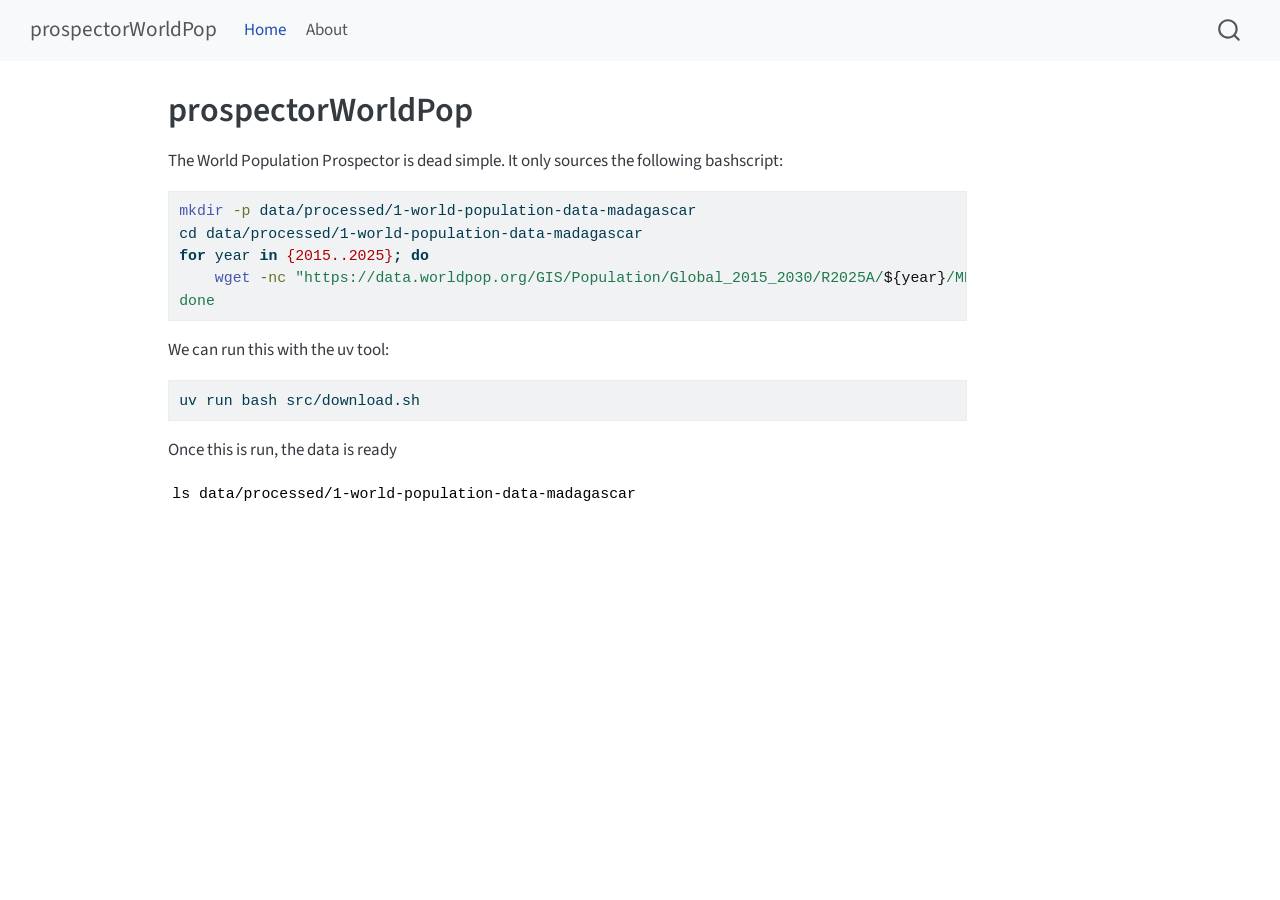
==== docs/index.html @ a2071d7d "add quarto website to docs" ====
<!DOCTYPE html>
<html xmlns="http://www.w3.org/1999/xhtml" lang="en" xml:lang="en"><head>

<meta charset="utf-8">
<meta name="generator" content="quarto-1.9.37">

<meta name="viewport" content="width=device-width, initial-scale=1.0, user-scalable=yes">


<title>prospectorWorldPop</title>
<style>
/* Default styles provided by pandoc.
** See https://pandoc.org/MANUAL.html#variables-for-html for config info.
*/
code{white-space: pre-wrap;}
span.smallcaps{font-variant: small-caps;}
div.columns{display: flex; gap: min(4vw, 1.5em);}
div.column{flex: auto; overflow-x: auto;}
div.hanging-indent{margin-left: 1.5em; text-indent: -1.5em;}
ul.task-list{list-style: none;}
ul.task-list li input[type="checkbox"] {
  width: 0.8em;
  margin: 0 0.8em 0.2em -1em; /* quarto-specific, see https://github.com/quarto-dev/quarto-cli/issues/4556 */ 
  vertical-align: middle;
}
/* CSS for syntax highlighting */
html { -webkit-text-size-adjust: 100%; }
pre > code.sourceCode { white-space: pre; position: relative; }
pre > code.sourceCode > span { display: inline-block; line-height: 1.25; }
pre > code.sourceCode > span:empty { height: 1.2em; }
.sourceCode { overflow: visible; }
code.sourceCode > span { color: inherit; text-decoration: inherit; }
div.sourceCode { margin: 1em 0; }
pre.sourceCode { margin: 0; }
@media screen {
div.sourceCode { overflow: auto; }
}
@media print {
pre > code.sourceCode { white-space: pre-wrap; }
pre > code.sourceCode > span { text-indent: -5em; padding-left: 5em; }
}
pre.numberSource code
  { counter-reset: source-line 0; }
pre.numberSource code > span
  { position: relative; left: -4em; counter-increment: source-line; }
pre.numberSource code > span > a:first-child::before
  { content: counter(source-line);
    position: relative; left: -1em; text-align: right; vertical-align: baseline;
    border: none; display: inline-block;
    -webkit-touch-callout: none; -webkit-user-select: none;
    -khtml-user-select: none; -moz-user-select: none;
    -ms-user-select: none; user-select: none;
    padding: 0 4px; width: 4em;
  }
pre.numberSource { margin-left: 3em;  padding-left: 4px; }
div.sourceCode
  {   }
@media screen {
pre > code.sourceCode > span > a:first-child::before { text-decoration: underline; }
}
</style>


<script src="site_libs/quarto-nav/quarto-nav.js"></script>
<script src="site_libs/quarto-nav/headroom.min.js"></script>
<script src="site_libs/clipboard/clipboard.min.js"></script>
<script src="site_libs/quarto-search/autocomplete.umd.js"></script>
<script src="site_libs/quarto-search/fuse.min.js"></script>
<script src="site_libs/quarto-search/quarto-search.js"></script>
<meta name="quarto:offset" content="./">
<script src="site_libs/quarto-html/quarto.js" type="module"></script>
<script src="site_libs/quarto-html/tabsets/tabsets.js" type="module"></script>
<script src="site_libs/quarto-html/popper.min.js"></script>
<script src="site_libs/quarto-html/tippy.umd.min.js"></script>
<script src="site_libs/quarto-html/anchor.min.js"></script>
<link href="site_libs/quarto-html/tippy.css" rel="stylesheet">
<link href="site_libs/quarto-html/quarto-syntax-highlighting-7f8f88aac4f3542376d5c11b86a4c14d.css" rel="stylesheet" id="quarto-text-highlighting-styles">
<script src="site_libs/bootstrap/bootstrap.min.js"></script>
<link href="site_libs/bootstrap/bootstrap-icons.css" rel="stylesheet">
<link href="site_libs/bootstrap/bootstrap-c763d507df8890ff09b18a88f8600a44.min.css" rel="stylesheet" append-hash="true" id="quarto-bootstrap" data-mode="light">
<script id="quarto-search-options" type="application/json">{
  "location": "navbar",
  "copy-button": false,
  "collapse-after": 3,
  "panel-placement": "end",
  "type": "overlay",
  "limit": 50,
  "keyboard-shortcut": [
    "f",
    "/",
    "s"
  ],
  "show-item-context": false,
  "language": {
    "search-no-results-text": "No results",
    "search-matching-documents-text": "matching documents",
    "search-copy-link-title": "Copy link to search",
    "search-hide-matches-text": "Hide additional matches",
    "search-more-match-text": "more match in this document",
    "search-more-matches-text": "more matches in this document",
    "search-clear-button-title": "Clear",
    "search-text-placeholder": "",
    "search-detached-cancel-button-title": "Cancel",
    "search-submit-button-title": "Submit",
    "search-label": "Search"
  }
}</script>


<link rel="stylesheet" href="styles.css">
</head>

<body class="nav-fixed quarto-light">

<div id="quarto-search-results"></div>
  <header id="quarto-header" class="headroom fixed-top">
    <nav class="navbar navbar-expand-lg " data-bs-theme="dark">
      <div class="navbar-container container-fluid">
      <div class="navbar-brand-container mx-auto">
    <a class="navbar-brand" href="./index.html">
    <span class="navbar-title">prospectorWorldPop</span>
    </a>
  </div>
            <div id="quarto-search" class="" title="Search"></div>
          <button class="navbar-toggler" type="button" data-bs-toggle="collapse" data-bs-target="#navbarCollapse" aria-controls="navbarCollapse" role="menu" aria-expanded="false" aria-label="Toggle navigation" onclick="if (window.quartoToggleHeadroom) { window.quartoToggleHeadroom(); }">
  <span class="navbar-toggler-icon"></span>
</button>
          <div class="collapse navbar-collapse" id="navbarCollapse">
            <ul class="navbar-nav navbar-nav-scroll me-auto">
  <li class="nav-item">
    <a class="nav-link active" href="./index.html" aria-current="page"> 
<span class="menu-text">Home</span></a>
  </li>  
  <li class="nav-item">
    <a class="nav-link" href="./about.html"> 
<span class="menu-text">About</span></a>
  </li>  
</ul>
          </div> <!-- /navcollapse -->
            <div class="quarto-navbar-tools">
</div>
      </div> <!-- /container-fluid -->
    </nav>
</header>
<!-- content -->
<div id="quarto-content" class="quarto-container page-columns page-rows-contents page-layout-article page-navbar">
<!-- sidebar -->
<!-- margin-sidebar -->
    <div id="quarto-margin-sidebar" class="sidebar margin-sidebar zindex-bottom">
        
    </div>
<!-- main -->
<main class="content" id="quarto-document-content">

<header id="title-block-header" class="quarto-title-block default">
<div class="quarto-title">
<h1 class="title">prospectorWorldPop</h1>
</div>



<div class="quarto-title-meta">

    
  
    
  </div>
  


</header>


<p>The World Population Prospector is dead simple. It only sources the following bashscript:</p>
<div class="code-copy-outer-scaffold"><div class="sourceCode" id="cb1"><pre class="sourceCode bash code-with-copy"><code class="sourceCode bash"><span id="cb1-1"><a href="#cb1-1" aria-hidden="true" tabindex="-1"></a><span class="fu">mkdir</span> <span class="at">-p</span> data/processed/1-world-population-data-madagascar</span>
<span id="cb1-2"><a href="#cb1-2" aria-hidden="true" tabindex="-1"></a><span class="bu">cd</span> data/processed/1-world-population-data-madagascar</span>
<span id="cb1-3"><a href="#cb1-3" aria-hidden="true" tabindex="-1"></a><span class="cf">for</span> year <span class="kw">in</span> <span class="dt">{</span><span class="dv">2015</span><span class="dt">..</span><span class="dv">2025</span><span class="dt">}</span><span class="kw">;</span> <span class="cf">do</span></span>
<span id="cb1-4"><a href="#cb1-4" aria-hidden="true" tabindex="-1"></a>    <span class="fu">wget</span> <span class="at">-nc</span> <span class="st">"https://data.worldpop.org/GIS/Population/Global_2015_2030/R2025A/</span><span class="va">${year}</span><span class="st">/MDG/v1/100m/constrained/mdg_pop_</span><span class="va">${year}</span><span class="st">_CN_100m_R2025A_v1.tifspack addo learn more about Quarto websites visit &lt;https://quarto.org/docs/websites&gt;.</span></span>
<span id="cb1-5"><a href="#cb1-5" aria-hidden="true" tabindex="-1"></a><span class="st">done</span></span></code></pre></div><button title="Copy to Clipboard" class="code-copy-button"><i class="bi"></i></button></div>
<p>We can run this with the uv tool:</p>
<div class="code-copy-outer-scaffold"><div class="sourceCode" id="cb2"><pre class="sourceCode bash code-with-copy"><code class="sourceCode bash"><span id="cb2-1"><a href="#cb2-1" aria-hidden="true" tabindex="-1"></a><span class="ex">uv</span> run bash src/download.sh</span></code></pre></div><button title="Copy to Clipboard" class="code-copy-button"><i class="bi"></i></button></div>
<p>Once this is run, the data is ready</p>
<pre class="{bash}"><code>ls data/processed/1-world-population-data-madagascar</code></pre>



</main> <!-- /main -->
<script id="quarto-html-after-body" type="application/javascript">
  window.document.addEventListener("DOMContentLoaded", function (event) {
    const icon = "";
    const anchorJS = new window.AnchorJS();
    anchorJS.options = {
      placement: 'right',
      icon: icon
    };
    anchorJS.add('.anchored');
    const isCodeAnnotation = (el) => {
      for (const clz of el.classList) {
        if (clz.startsWith('code-annotation-')) {                     
          return true;
        }
      }
      return false;
    }
    const onCopySuccess = function(e) {
      // button target
      const button = e.trigger;
      // don't keep focus
      button.blur();
      // flash "checked"
      button.classList.add('code-copy-button-checked');
      var currentTitle = button.getAttribute("title");
      button.setAttribute("title", "Copied!");
      let tooltip;
      if (window.bootstrap) {
        button.setAttribute("data-bs-toggle", "tooltip");
        button.setAttribute("data-bs-placement", "left");
        button.setAttribute("data-bs-title", "Copied!");
        tooltip = new bootstrap.Tooltip(button, 
          { trigger: "manual", 
            customClass: "code-copy-button-tooltip",
            offset: [0, -8]});
        tooltip.show();    
      }
      setTimeout(function() {
        if (tooltip) {
          tooltip.hide();
          button.removeAttribute("data-bs-title");
          button.removeAttribute("data-bs-toggle");
          button.removeAttribute("data-bs-placement");
        }
        button.setAttribute("title", currentTitle);
        button.classList.remove('code-copy-button-checked');
      }, 1000);
      // clear code selection
      e.clearSelection();
    }
    const getTextToCopy = function(trigger) {
      const outerScaffold = trigger.parentElement.cloneNode(true);
      const codeEl = outerScaffold.querySelector('code');
      for (const childEl of codeEl.children) {
        if (isCodeAnnotation(childEl)) {
          childEl.remove();
        }
      }
      return codeEl.innerText;
    }
    const clipboard = new window.ClipboardJS('.code-copy-button:not([data-in-quarto-modal])', {
      text: getTextToCopy
    });
    clipboard.on('success', onCopySuccess);
    if (window.document.getElementById('quarto-embedded-source-code-modal')) {
      const clipboardModal = new window.ClipboardJS('.code-copy-button[data-in-quarto-modal]', {
        text: getTextToCopy,
        container: window.document.getElementById('quarto-embedded-source-code-modal')
      });
      clipboardModal.on('success', onCopySuccess);
    }
      var localhostRegex = new RegExp(/^(?:http|https):\/\/localhost\:?[0-9]*\//);
      var mailtoRegex = new RegExp(/^mailto:/);
        var filterRegex = new RegExp('/' + window.location.host + '/');
      var isInternal = (href) => {
          return filterRegex.test(href) || localhostRegex.test(href) || mailtoRegex.test(href);
      }
      // Inspect non-navigation links and adorn them if external
     var links = window.document.querySelectorAll('a[href]:not(.nav-link):not(.navbar-brand):not(.toc-action):not(.sidebar-link):not(.sidebar-item-toggle):not(.pagination-link):not(.no-external):not([aria-hidden]):not(.dropdown-item):not(.quarto-navigation-tool):not(.about-link)');
      for (var i=0; i<links.length; i++) {
        const link = links[i];
        if (!isInternal(link.href)) {
          // undo the damage that might have been done by quarto-nav.js in the case of
          // links that we want to consider external
          if (link.dataset.originalHref !== undefined) {
            link.href = link.dataset.originalHref;
          }
        }
      }
    function tippyHover(el, contentFn, onTriggerFn, onUntriggerFn) {
      const config = {
        allowHTML: true,
        maxWidth: 500,
        delay: 100,
        arrow: false,
        appendTo: function(el) {
            return el.parentElement;
        },
        interactive: true,
        interactiveBorder: 10,
        theme: 'quarto',
        placement: 'bottom-start',
      };
      if (contentFn) {
        config.content = contentFn;
      }
      if (onTriggerFn) {
        config.onTrigger = onTriggerFn;
      }
      if (onUntriggerFn) {
        config.onUntrigger = onUntriggerFn;
      }
      window.tippy(el, config); 
    }
    const noterefs = window.document.querySelectorAll('a[role="doc-noteref"]');
    for (var i=0; i<noterefs.length; i++) {
      const ref = noterefs[i];
      tippyHover(ref, function() {
        // use id or data attribute instead here
        let href = ref.getAttribute('data-footnote-href') || ref.getAttribute('href');
        try { href = new URL(href).hash; } catch {}
        const id = href.replace(/^#\/?/, "");
        const note = window.document.getElementById(id);
        if (note) {
          return note.innerHTML;
        } else {
          return "";
        }
      });
    }
    const xrefs = window.document.querySelectorAll('a.quarto-xref');
    const processXRef = (id, note) => {
      // Strip column container classes
      const stripColumnClz = (el) => {
        el.classList.remove("page-full", "page-columns");
        if (el.children) {
          for (const child of el.children) {
            stripColumnClz(child);
          }
        }
      }
      stripColumnClz(note)
      if (id === null || id.startsWith('sec-')) {
        // Special case sections, only their first couple elements
        const container = document.createElement("div");
        if (note.children && note.children.length > 2) {
          container.appendChild(note.children[0].cloneNode(true));
          for (let i = 1; i < note.children.length; i++) {
            const child = note.children[i];
            if (child.tagName === "P" && child.innerText === "") {
              continue;
            } else {
              container.appendChild(child.cloneNode(true));
              break;
            }
          }
          if (window.Quarto?.typesetMath) {
            window.Quarto.typesetMath(container);
          }
          return container.innerHTML
        } else {
          if (window.Quarto?.typesetMath) {
            window.Quarto.typesetMath(note);
          }
          return note.innerHTML;
        }
      } else {
        // Remove any anchor links if they are present
        const anchorLink = note.querySelector('a.anchorjs-link');
        if (anchorLink) {
          anchorLink.remove();
        }
        if (window.Quarto?.typesetMath) {
          window.Quarto.typesetMath(note);
        }
        if (note.classList.contains("callout")) {
          return note.outerHTML;
        } else {
          return note.innerHTML;
        }
      }
    }
    for (var i=0; i<xrefs.length; i++) {
      const xref = xrefs[i];
      tippyHover(xref, undefined, function(instance) {
        instance.disable();
        let url = xref.getAttribute('href');
        let hash = undefined; 
        if (url.startsWith('#')) {
          hash = url;
        } else {
          try { hash = new URL(url).hash; } catch {}
        }
        if (hash) {
          const id = hash.replace(/^#\/?/, "");
          const note = window.document.getElementById(id);
          if (note !== null) {
            try {
              const html = processXRef(id, note.cloneNode(true));
              instance.setContent(html);
            } finally {
              instance.enable();
              instance.show();
            }
          } else {
            // See if we can fetch this
            fetch(url.split('#')[0])
            .then(res => res.text())
            .then(html => {
              const parser = new DOMParser();
              const htmlDoc = parser.parseFromString(html, "text/html");
              const note = htmlDoc.getElementById(id);
              if (note !== null) {
                const html = processXRef(id, note);
                instance.setContent(html);
              } 
            }).finally(() => {
              instance.enable();
              instance.show();
            });
          }
        } else {
          // See if we can fetch a full url (with no hash to target)
          // This is a special case and we should probably do some content thinning / targeting
          fetch(url)
          .then(res => res.text())
          .then(html => {
            const parser = new DOMParser();
            const htmlDoc = parser.parseFromString(html, "text/html");
            const note = htmlDoc.querySelector('main.content');
            if (note !== null) {
              // This should only happen for chapter cross references
              // (since there is no id in the URL)
              // remove the first header
              if (note.children.length > 0 && note.children[0].tagName === "HEADER") {
                note.children[0].remove();
              }
              const html = processXRef(null, note);
              instance.setContent(html);
            } 
          }).finally(() => {
            instance.enable();
            instance.show();
          });
        }
      }, function(instance) {
      });
    }
        let selectedAnnoteEl;
        const selectorForAnnotation = ( cell, annotation) => {
          let cellAttr = 'data-code-cell="' + cell + '"';
          let lineAttr = 'data-code-annotation="' +  annotation + '"';
          const selector = 'span[' + cellAttr + '][' + lineAttr + ']';
          return selector;
        }
        const selectCodeLines = (annoteEl) => {
          const doc = window.document;
          const targetCell = annoteEl.getAttribute("data-target-cell");
          const targetAnnotation = annoteEl.getAttribute("data-target-annotation");
          const annoteSpan = window.document.querySelector(selectorForAnnotation(targetCell, targetAnnotation));
          const lines = annoteSpan.getAttribute("data-code-lines").split(",");
          const lineIds = lines.map((line) => {
            return targetCell + "-" + line;
          })
          let top = null;
          let height = null;
          let parent = null;
          if (lineIds.length > 0) {
              //compute the position of the single el (top and bottom and make a div)
              const el = window.document.getElementById(lineIds[0]);
              top = el.offsetTop;
              height = el.offsetHeight;
              parent = el.parentElement.parentElement;
            if (lineIds.length > 1) {
              const lastEl = window.document.getElementById(lineIds[lineIds.length - 1]);
              const bottom = lastEl.offsetTop + lastEl.offsetHeight;
              height = bottom - top;
            }
            if (top !== null && height !== null && parent !== null) {
              // cook up a div (if necessary) and position it 
              let div = window.document.getElementById("code-annotation-line-highlight");
              if (div === null) {
                div = window.document.createElement("div");
                div.setAttribute("id", "code-annotation-line-highlight");
                div.style.position = 'absolute';
                parent.appendChild(div);
              }
              div.style.top = top - 2 + "px";
              div.style.height = height + 4 + "px";
              div.style.left = 0;
              let gutterDiv = window.document.getElementById("code-annotation-line-highlight-gutter");
              if (gutterDiv === null) {
                gutterDiv = window.document.createElement("div");
                gutterDiv.setAttribute("id", "code-annotation-line-highlight-gutter");
                gutterDiv.style.position = 'absolute';
                const codeCell = window.document.getElementById(targetCell);
                const gutter = codeCell.querySelector('.code-annotation-gutter');
                gutter.appendChild(gutterDiv);
              }
              gutterDiv.style.top = top - 2 + "px";
              gutterDiv.style.height = height + 4 + "px";
            }
            selectedAnnoteEl = annoteEl;
          }
        };
        const unselectCodeLines = () => {
          const elementsIds = ["code-annotation-line-highlight", "code-annotation-line-highlight-gutter"];
          elementsIds.forEach((elId) => {
            const div = window.document.getElementById(elId);
            if (div) {
              div.remove();
            }
          });
          selectedAnnoteEl = undefined;
        };
          // Handle positioning of the toggle
      window.addEventListener(
        "resize",
        throttle(() => {
          elRect = undefined;
          if (selectedAnnoteEl) {
            selectCodeLines(selectedAnnoteEl);
          }
        }, 10)
      );
      function throttle(fn, ms) {
      let throttle = false;
      let timer;
        return (...args) => {
          if(!throttle) { // first call gets through
              fn.apply(this, args);
              throttle = true;
          } else { // all the others get throttled
              if(timer) clearTimeout(timer); // cancel #2
              timer = setTimeout(() => {
                fn.apply(this, args);
                timer = throttle = false;
              }, ms);
          }
        };
      }
        // Attach click handler to the DT
        const annoteDls = window.document.querySelectorAll('dt[data-target-cell]');
        for (const annoteDlNode of annoteDls) {
          annoteDlNode.addEventListener('click', (event) => {
            const clickedEl = event.target;
            if (clickedEl !== selectedAnnoteEl) {
              unselectCodeLines();
              const activeEl = window.document.querySelector('dt[data-target-cell].code-annotation-active');
              if (activeEl) {
                activeEl.classList.remove('code-annotation-active');
              }
              selectCodeLines(clickedEl);
              clickedEl.classList.add('code-annotation-active');
            } else {
              // Unselect the line
              unselectCodeLines();
              clickedEl.classList.remove('code-annotation-active');
            }
          });
        }
    const findCites = (el) => {
      const parentEl = el.parentElement;
      if (parentEl) {
        const cites = parentEl.dataset.cites;
        if (cites) {
          return {
            el,
            cites: cites.split(' ')
          };
        } else {
          return findCites(el.parentElement)
        }
      } else {
        return undefined;
      }
    };
    var bibliorefs = window.document.querySelectorAll('a[role="doc-biblioref"]');
    for (var i=0; i<bibliorefs.length; i++) {
      const ref = bibliorefs[i];
      const citeInfo = findCites(ref);
      if (citeInfo) {
        tippyHover(citeInfo.el, function() {
          var popup = window.document.createElement('div');
          citeInfo.cites.forEach(function(cite) {
            var citeDiv = window.document.createElement('div');
            citeDiv.classList.add('hanging-indent');
            citeDiv.classList.add('csl-entry');
            var biblioDiv = window.document.getElementById('ref-' + cite);
            if (biblioDiv) {
              citeDiv.innerHTML = biblioDiv.innerHTML;
            }
            popup.appendChild(citeDiv);
          });
          return popup.innerHTML;
        });
      }
    }
  });
  </script>
</div> <!-- /content -->




</body></html>
---- docs/site_libs/quarto-html/tippy.css ----
.tippy-box[data-animation=fade][data-state=hidden]{opacity:0}[data-tippy-root]{max-width:calc(100vw - 10px)}.tippy-box{position:relative;background-color:#333;color:#fff;border-radius:4px;font-size:14px;line-height:1.4;white-space:normal;outline:0;transition-property:transform,visibility,opacity}.tippy-box[data-placement^=top]>.tippy-arrow{bottom:0}.tippy-box[data-placement^=top]>.tippy-arrow:before{bottom:-7px;left:0;border-width:8px 8px 0;border-top-color:initial;transform-origin:center top}.tippy-box[data-placement^=bottom]>.tippy-arrow{top:0}.tippy-box[data-placement^=bottom]>.tippy-arrow:before{top:-7px;left:0;border-width:0 8px 8px;border-bottom-color:initial;transform-origin:center bottom}.tippy-box[data-placement^=left]>.tippy-arrow{right:0}.tippy-box[data-placement^=left]>.tippy-arrow:before{border-width:8px 0 8px 8px;border-left-color:initial;right:-7px;transform-origin:center left}.tippy-box[data-placement^=right]>.tippy-arrow{left:0}.tippy-box[data-placement^=right]>.tippy-arrow:before{left:-7px;border-width:8px 8px 8px 0;border-right-color:initial;transform-origin:center right}.tippy-box[data-inertia][data-state=visible]{transition-timing-function:cubic-bezier(.54,1.5,.38,1.11)}.tippy-arrow{width:16px;height:16px;color:#333}.tippy-arrow:before{content:"";position:absolute;border-color:transparent;border-style:solid}.tippy-content{position:relative;padding:5px 9px;z-index:1}
---- docs/site_libs/quarto-html/quarto-syntax-highlighting-7f8f88aac4f3542376d5c11b86a4c14d.css ----
/* quarto syntax highlight colors */
:root {
  --quarto-hl-ot-color: #003B4F;
  --quarto-hl-at-color: #657422;
  --quarto-hl-ss-color: #20794D;
  --quarto-hl-an-color: #5E5E5E;
  --quarto-hl-fu-color: #4758AB;
  --quarto-hl-st-color: #20794D;
  --quarto-hl-cf-color: #003B4F;
  --quarto-hl-op-color: #5E5E5E;
  --quarto-hl-er-color: #AD0000;
  --quarto-hl-bn-color: #AD0000;
  --quarto-hl-al-color: #AD0000;
  --quarto-hl-va-color: #111111;
  --quarto-hl-bu-color: inherit;
  --quarto-hl-ex-color: inherit;
  --quarto-hl-pp-color: #AD0000;
  --quarto-hl-in-color: #5E5E5E;
  --quarto-hl-vs-color: #20794D;
  --quarto-hl-wa-color: #5E5E5E;
  --quarto-hl-do-color: #5E5E5E;
  --quarto-hl-im-color: #00769E;
  --quarto-hl-ch-color: #20794D;
  --quarto-hl-dt-color: #AD0000;
  --quarto-hl-fl-color: #AD0000;
  --quarto-hl-co-color: #5E5E5E;
  --quarto-hl-cv-color: #5E5E5E;
  --quarto-hl-cn-color: #8f5902;
  --quarto-hl-sc-color: #5E5E5E;
  --quarto-hl-dv-color: #AD0000;
  --quarto-hl-kw-color: #003B4F;
}

/* other quarto variables */
:root {
  --quarto-font-monospace: SFMono-Regular, Menlo, Monaco, Consolas, "Liberation Mono", "Courier New", monospace;
}

/* syntax highlight based on Pandoc's rules */
pre > code.sourceCode > span {
  color: #003B4F;
}

code.sourceCode > span {
  color: #003B4F;
}

div.sourceCode,
div.sourceCode pre.sourceCode {
  color: #003B4F;
}

/* Normal */
code span {
  color: #003B4F;
}

/* Alert */
code span.al {
  color: #AD0000;
  font-style: inherit;
}

/* Annotation */
code span.an {
  color: #5E5E5E;
  font-style: inherit;
}

/* Attribute */
code span.at {
  color: #657422;
  font-style: inherit;
}

/* BaseN */
code span.bn {
  color: #AD0000;
  font-style: inherit;
}

/* BuiltIn */
code span.bu {
  font-style: inherit;
}

/* ControlFlow */
code span.cf {
  color: #003B4F;
  font-weight: bold;
  font-style: inherit;
}

/* Char */
code span.ch {
  color: #20794D;
  font-style: inherit;
}

/* Constant */
code span.cn {
  color: #8f5902;
  font-style: inherit;
}

/* Comment */
code span.co {
  color: #5E5E5E;
  font-style: inherit;
}

/* CommentVar */
code span.cv {
  color: #5E5E5E;
  font-style: italic;
}

/* Documentation */
code span.do {
  color: #5E5E5E;
  font-style: italic;
}

/* DataType */
code span.dt {
  color: #AD0000;
  font-style: inherit;
}

/* DecVal */
code span.dv {
  color: #AD0000;
  font-style: inherit;
}

/* Error */
code span.er {
  color: #AD0000;
  font-style: inherit;
}

/* Extension */
code span.ex {
  font-style: inherit;
}

/* Float */
code span.fl {
  color: #AD0000;
  font-style: inherit;
}

/* Function */
code span.fu {
  color: #4758AB;
  font-style: inherit;
}

/* Import */
code span.im {
  color: #00769E;
  font-style: inherit;
}

/* Information */
code span.in {
  color: #5E5E5E;
  font-style: inherit;
}

/* Keyword */
code span.kw {
  color: #003B4F;
  font-weight: bold;
  font-style: inherit;
}

/* Operator */
code span.op {
  color: #5E5E5E;
  font-style: inherit;
}

/* Other */
code span.ot {
  color: #003B4F;
  font-style: inherit;
}

/* Preprocessor */
code span.pp {
  color: #AD0000;
  font-style: inherit;
}

/* SpecialChar */
code span.sc {
  color: #5E5E5E;
  font-style: inherit;
}

/* SpecialString */
code span.ss {
  color: #20794D;
  font-style: inherit;
}

/* String */
code span.st {
  color: #20794D;
  font-style: inherit;
}

/* Variable */
code span.va {
  color: #111111;
  font-style: inherit;
}

/* VerbatimString */
code span.vs {
  color: #20794D;
  font-style: inherit;
}

/* Warning */
code span.wa {
  color: #5E5E5E;
  font-style: italic;
}

.prevent-inlining {
  content: "</";
}

/*# sourceMappingURL=789ad8cd35626ba772517505b42a116e.css.map */
---- docs/styles.css ----
/* css styles */
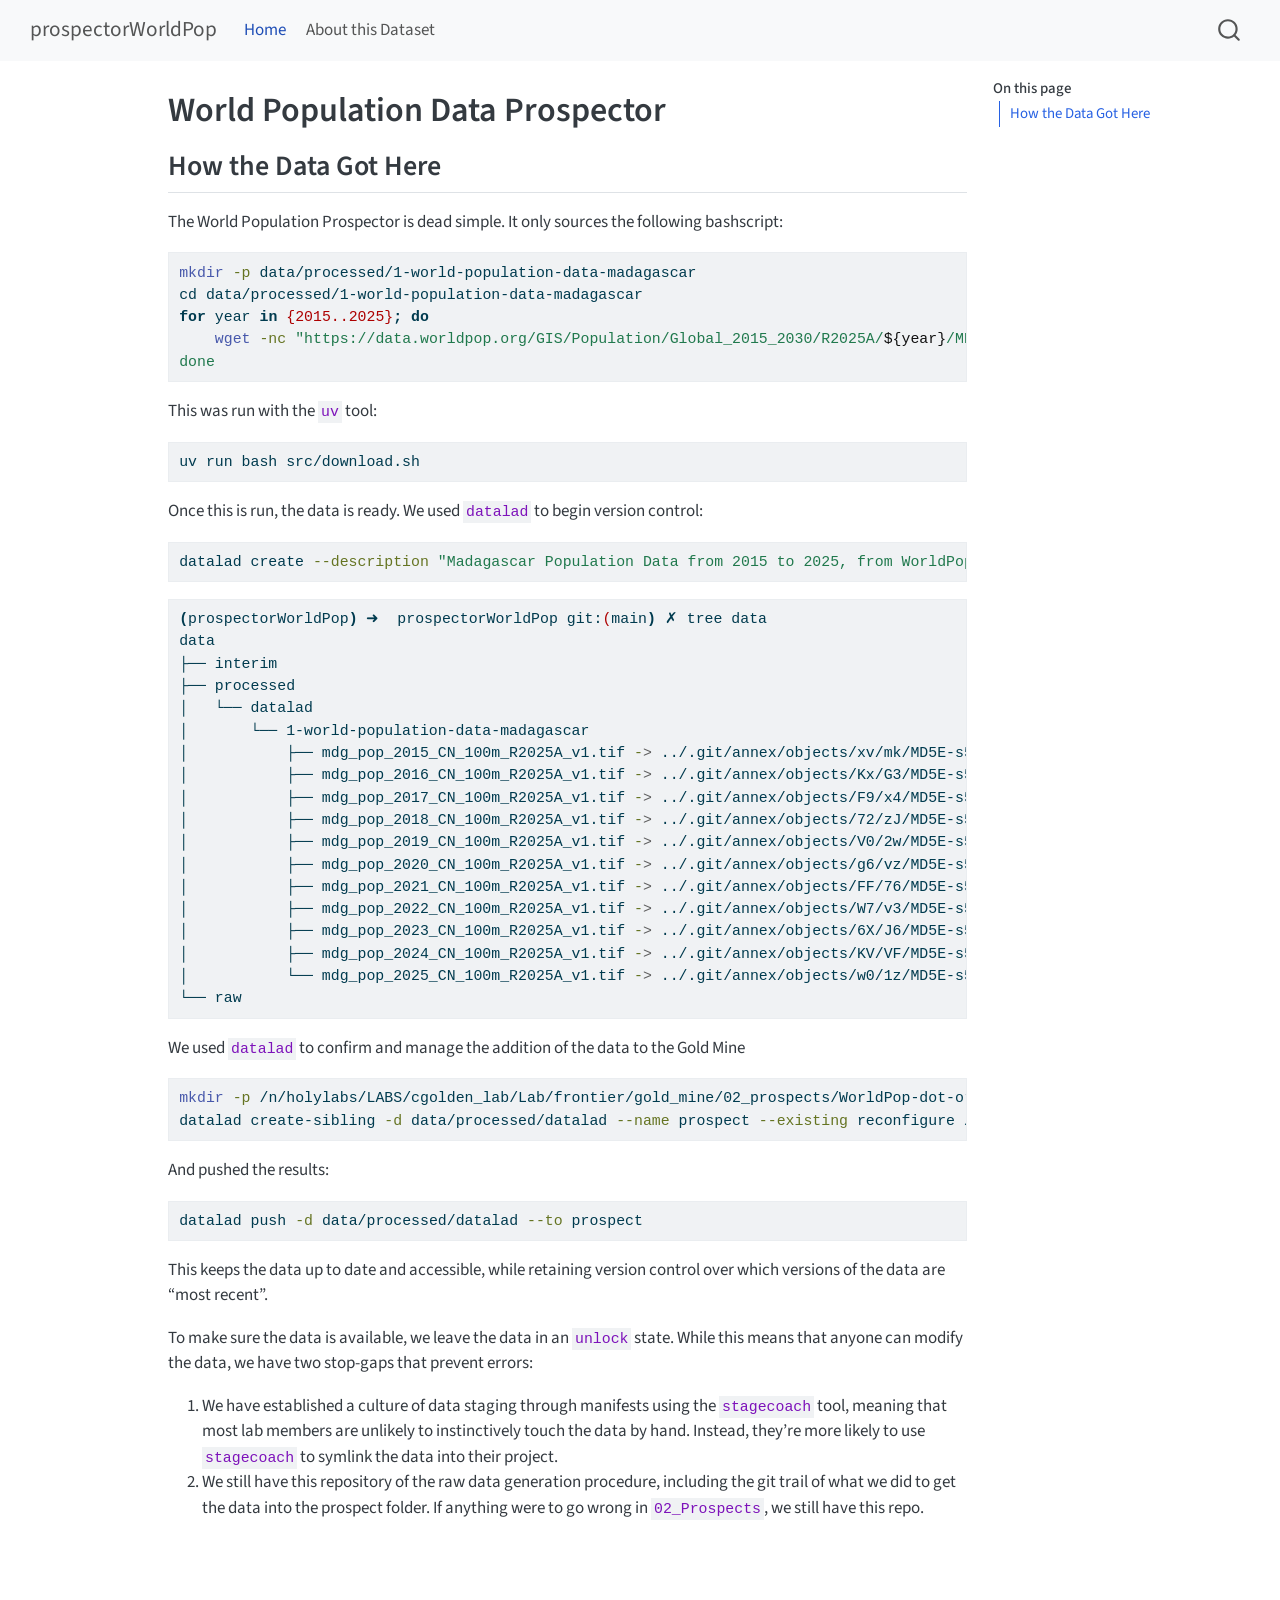
==== commit c18e5d4f: "finish work on v0.1; need to create a PR to add badges for visibility" ====
--- a/docs/index.html
+++ b/docs/index.html
@@ -7,7 +7,7 @@
 <meta name="viewport" content="width=device-width, initial-scale=1.0, user-scalable=yes">
 
 
-<title>prospectorWorldPop</title>
+<title>World Population Data Prospector – prospectorWorldPop</title>
 <style>
 /* Default styles provided by pandoc.
 ** See https://pandoc.org/MANUAL.html#variables-for-html for config info.
@@ -132,8 +132,8 @@
 <span class="menu-text">Home</span></a>
   </li>  
   <li class="nav-item">
-    <a class="nav-link" href="./about.html"> 
-<span class="menu-text">About</span></a>
+    <a class="nav-link" href="./about.md"> 
+<span class="menu-text">About this Dataset</span></a>
   </li>  
 </ul>
           </div> <!-- /navcollapse -->
@@ -146,15 +146,21 @@
 <div id="quarto-content" class="quarto-container page-columns page-rows-contents page-layout-article page-navbar">
 <!-- sidebar -->
 <!-- margin-sidebar -->
-    <div id="quarto-margin-sidebar" class="sidebar margin-sidebar zindex-bottom">
-        
+    <div id="quarto-margin-sidebar" class="sidebar margin-sidebar">
+        <nav id="TOC" role="doc-toc" class="toc-active">
+    <h2 id="toc-title">On this page</h2>
+   
+  <ul>
+  <li><a href="#how-the-data-got-here" id="toc-how-the-data-got-here" class="nav-link active" data-scroll-target="#how-the-data-got-here">How the Data Got Here</a></li>
+  </ul>
+</nav>
     </div>
 <!-- main -->
 <main class="content" id="quarto-document-content">
 
 <header id="title-block-header" class="quarto-title-block default">
 <div class="quarto-title">
-<h1 class="title">prospectorWorldPop</h1>
+<h1 class="title">World Population Data Prospector</h1>
 </div>
 
 
@@ -171,18 +177,50 @@
 </header>
 
 
+<section id="how-the-data-got-here" class="level2">
+<h2 class="anchored" data-anchor-id="how-the-data-got-here">How the Data Got Here</h2>
 <p>The World Population Prospector is dead simple. It only sources the following bashscript:</p>
 <div class="code-copy-outer-scaffold"><div class="sourceCode" id="cb1"><pre class="sourceCode bash code-with-copy"><code class="sourceCode bash"><span id="cb1-1"><a href="#cb1-1" aria-hidden="true" tabindex="-1"></a><span class="fu">mkdir</span> <span class="at">-p</span> data/processed/1-world-population-data-madagascar</span>
 <span id="cb1-2"><a href="#cb1-2" aria-hidden="true" tabindex="-1"></a><span class="bu">cd</span> data/processed/1-world-population-data-madagascar</span>
 <span id="cb1-3"><a href="#cb1-3" aria-hidden="true" tabindex="-1"></a><span class="cf">for</span> year <span class="kw">in</span> <span class="dt">{</span><span class="dv">2015</span><span class="dt">..</span><span class="dv">2025</span><span class="dt">}</span><span class="kw">;</span> <span class="cf">do</span></span>
 <span id="cb1-4"><a href="#cb1-4" aria-hidden="true" tabindex="-1"></a>    <span class="fu">wget</span> <span class="at">-nc</span> <span class="st">"https://data.worldpop.org/GIS/Population/Global_2015_2030/R2025A/</span><span class="va">${year}</span><span class="st">/MDG/v1/100m/constrained/mdg_pop_</span><span class="va">${year}</span><span class="st">_CN_100m_R2025A_v1.tifspack addo learn more about Quarto websites visit &lt;https://quarto.org/docs/websites&gt;.</span></span>
 <span id="cb1-5"><a href="#cb1-5" aria-hidden="true" tabindex="-1"></a><span class="st">done</span></span></code></pre></div><button title="Copy to Clipboard" class="code-copy-button"><i class="bi"></i></button></div>
-<p>We can run this with the uv tool:</p>
+<p>This was run with the <code>uv</code> tool:</p>
 <div class="code-copy-outer-scaffold"><div class="sourceCode" id="cb2"><pre class="sourceCode bash code-with-copy"><code class="sourceCode bash"><span id="cb2-1"><a href="#cb2-1" aria-hidden="true" tabindex="-1"></a><span class="ex">uv</span> run bash src/download.sh</span></code></pre></div><button title="Copy to Clipboard" class="code-copy-button"><i class="bi"></i></button></div>
-<p>Once this is run, the data is ready</p>
-<pre class="{bash}"><code>ls data/processed/1-world-population-data-madagascar</code></pre>
-
-
+<p>Once this is run, the data is ready. We used <code>datalad</code> to begin version control:</p>
+<div class="code-copy-outer-scaffold"><div class="sourceCode" id="cb3"><pre class="sourceCode bash code-with-copy"><code class="sourceCode bash"><span id="cb3-1"><a href="#cb3-1" aria-hidden="true" tabindex="-1"></a><span class="ex">datalad</span> create <span class="at">--description</span> <span class="st">"Madagascar Population Data from 2015 to 2025, from WorldPop.Org"</span> <span class="at">-d</span> data/processed/1-world-population-data-madagascar</span></code></pre></div><button title="Copy to Clipboard" class="code-copy-button"><i class="bi"></i></button></div>
+<div class="code-copy-outer-scaffold"><div class="sourceCode" id="cb4"><pre class="sourceCode bash code-with-copy"><code class="sourceCode bash"><span id="cb4-1"><a href="#cb4-1" aria-hidden="true" tabindex="-1"></a><span class="kw">(</span><span class="ex">prospectorWorldPop</span><span class="kw">)</span> <span class="ex">➜</span>  prospectorWorldPop git:<span class="er">(</span><span class="ex">main</span><span class="kw">)</span> <span class="ex">✗</span> tree data</span>
+<span id="cb4-2"><a href="#cb4-2" aria-hidden="true" tabindex="-1"></a><span class="ex">data</span></span>
+<span id="cb4-3"><a href="#cb4-3" aria-hidden="true" tabindex="-1"></a><span class="ex">├──</span> interim</span>
+<span id="cb4-4"><a href="#cb4-4" aria-hidden="true" tabindex="-1"></a><span class="ex">├──</span> processed</span>
+<span id="cb4-5"><a href="#cb4-5" aria-hidden="true" tabindex="-1"></a><span class="ex">│</span>   └── datalad</span>
+<span id="cb4-6"><a href="#cb4-6" aria-hidden="true" tabindex="-1"></a><span class="ex">│</span>       └── 1-world-population-data-madagascar</span>
+<span id="cb4-7"><a href="#cb4-7" aria-hidden="true" tabindex="-1"></a><span class="ex">│</span>           ├── mdg_pop_2015_CN_100m_R2025A_v1.tif <span class="at">-</span><span class="op">&gt;</span> ../.git/annex/objects/xv/mk/MD5E-s53323988--f18ed8f06d8c5644fa9545ee081d694f.tif/MD5E-s53323988--f18ed8f06d8c5644fa9545ee081d694f.tif</span>
+<span id="cb4-8"><a href="#cb4-8" aria-hidden="true" tabindex="-1"></a><span class="ex">│</span>           ├── mdg_pop_2016_CN_100m_R2025A_v1.tif <span class="at">-</span><span class="op">&gt;</span> ../.git/annex/objects/Kx/G3/MD5E-s54655113--9be33b4f2464fca00e71977a174c3d25.tif/MD5E-s54655113--9be33b4f2464fca00e71977a174c3d25.tif</span>
+<span id="cb4-9"><a href="#cb4-9" aria-hidden="true" tabindex="-1"></a><span class="ex">│</span>           ├── mdg_pop_2017_CN_100m_R2025A_v1.tif <span class="at">-</span><span class="op">&gt;</span> ../.git/annex/objects/F9/x4/MD5E-s55148953--d9c5cfc6f0425ba302a3fdf7633b7945.tif/MD5E-s55148953--d9c5cfc6f0425ba302a3fdf7633b7945.tif</span>
+<span id="cb4-10"><a href="#cb4-10" aria-hidden="true" tabindex="-1"></a><span class="ex">│</span>           ├── mdg_pop_2018_CN_100m_R2025A_v1.tif <span class="at">-</span><span class="op">&gt;</span> ../.git/annex/objects/72/zJ/MD5E-s55526665--96d715438a086b061aeef8c2801b53dd.tif/MD5E-s55526665--96d715438a086b061aeef8c2801b53dd.tif</span>
+<span id="cb4-11"><a href="#cb4-11" aria-hidden="true" tabindex="-1"></a><span class="ex">│</span>           ├── mdg_pop_2019_CN_100m_R2025A_v1.tif <span class="at">-</span><span class="op">&gt;</span> ../.git/annex/objects/V0/2w/MD5E-s55912437--6e6e3f0acf801391c9c298a67984a9e5.tif/MD5E-s55912437--6e6e3f0acf801391c9c298a67984a9e5.tif</span>
+<span id="cb4-12"><a href="#cb4-12" aria-hidden="true" tabindex="-1"></a><span class="ex">│</span>           ├── mdg_pop_2020_CN_100m_R2025A_v1.tif <span class="at">-</span><span class="op">&gt;</span> ../.git/annex/objects/g6/vz/MD5E-s56234321--165bfc71c9a825c3efc8fed1ca11359d.tif/MD5E-s56234321--165bfc71c9a825c3efc8fed1ca11359d.tif</span>
+<span id="cb4-13"><a href="#cb4-13" aria-hidden="true" tabindex="-1"></a><span class="ex">│</span>           ├── mdg_pop_2021_CN_100m_R2025A_v1.tif <span class="at">-</span><span class="op">&gt;</span> ../.git/annex/objects/FF/76/MD5E-s56432429--fc8ec87f19334ebc2a84fc92f3955477.tif/MD5E-s56432429--fc8ec87f19334ebc2a84fc92f3955477.tif</span>
+<span id="cb4-14"><a href="#cb4-14" aria-hidden="true" tabindex="-1"></a><span class="ex">│</span>           ├── mdg_pop_2022_CN_100m_R2025A_v1.tif <span class="at">-</span><span class="op">&gt;</span> ../.git/annex/objects/W7/v3/MD5E-s56604771--7b28e04c5ee93d5caeaa30865ecd530a.tif/MD5E-s56604771--7b28e04c5ee93d5caeaa30865ecd530a.tif</span>
+<span id="cb4-15"><a href="#cb4-15" aria-hidden="true" tabindex="-1"></a><span class="ex">│</span>           ├── mdg_pop_2023_CN_100m_R2025A_v1.tif <span class="at">-</span><span class="op">&gt;</span> ../.git/annex/objects/6X/J6/MD5E-s56794041--863068d9901e071acb549d82bc01f440.tif/MD5E-s56794041--863068d9901e071acb549d82bc01f440.tif</span>
+<span id="cb4-16"><a href="#cb4-16" aria-hidden="true" tabindex="-1"></a><span class="ex">│</span>           ├── mdg_pop_2024_CN_100m_R2025A_v1.tif <span class="at">-</span><span class="op">&gt;</span> ../.git/annex/objects/KV/VF/MD5E-s56929621--87b1f848bac413258c18ebd4ed5b6a72.tif/MD5E-s56929621--87b1f848bac413258c18ebd4ed5b6a72.tif</span>
+<span id="cb4-17"><a href="#cb4-17" aria-hidden="true" tabindex="-1"></a><span class="ex">│</span>           └── mdg_pop_2025_CN_100m_R2025A_v1.tif <span class="at">-</span><span class="op">&gt;</span> ../.git/annex/objects/w0/1z/MD5E-s57081947--22e130dbc04dd9ef7d941a56532fdcad.tif/MD5E-s57081947--22e130dbc04dd9ef7d941a56532fdcad.tif</span>
+<span id="cb4-18"><a href="#cb4-18" aria-hidden="true" tabindex="-1"></a><span class="ex">└──</span> raw</span></code></pre></div><button title="Copy to Clipboard" class="code-copy-button"><i class="bi"></i></button></div>
+<p>We used <code>datalad</code> to confirm and manage the addition of the data to the Gold Mine</p>
+<div class="code-copy-outer-scaffold"><div class="sourceCode" id="cb5"><pre class="sourceCode sh code-with-copy"><code class="sourceCode bash"><span id="cb5-1"><a href="#cb5-1" aria-hidden="true" tabindex="-1"></a><span class="fu">mkdir</span> <span class="at">-p</span> /n/holylabs/LABS/cgolden_lab/Lab/frontier/gold_mine/02_prospects/WorldPop-dot-org</span>
+<span id="cb5-2"><a href="#cb5-2" aria-hidden="true" tabindex="-1"></a><span class="ex">datalad</span> create-sibling <span class="at">-d</span> data/processed/datalad <span class="at">--name</span> prospect <span class="at">--existing</span> reconfigure /n/holylabs/LABS/cgolden_lab/Lab/frontier/gold_mine/02_prospects/WorldPop-dot-org</span></code></pre></div><button title="Copy to Clipboard" class="code-copy-button"><i class="bi"></i></button></div>
+<p>And pushed the results:</p>
+<div class="code-copy-outer-scaffold"><div class="sourceCode" id="cb6"><pre class="sourceCode sh code-with-copy"><code class="sourceCode bash"><span id="cb6-1"><a href="#cb6-1" aria-hidden="true" tabindex="-1"></a><span class="ex">datalad</span> push <span class="at">-d</span> data/processed/datalad <span class="at">--to</span> prospect</span></code></pre></div><button title="Copy to Clipboard" class="code-copy-button"><i class="bi"></i></button></div>
+<p>This keeps the data up to date and accessible, while retaining version control over which versions of the data are “most recent”.</p>
+<p>To make sure the data is available, we leave the data in an <code>unlock</code> state. While this means that anyone can modify the data, we have two stop-gaps that prevent errors:</p>
+<ol type="1">
+<li>We have established a culture of data staging through manifests using the <code>stagecoach</code> tool, meaning that most lab members are unlikely to instinctively touch the data by hand. Instead, they’re more likely to use <code>stagecoach</code> to symlink the data into their project.</li>
+<li>We still have this repository of the raw data generation procedure, including the git trail of what we did to get the data into the prospect folder. If anything were to go wrong in <code>02_Prospects</code>, we still have this repo.</li>
+</ol>
+
+
+</section>
 
 </main> <!-- /main -->
 <script id="quarto-html-after-body" type="application/javascript">
